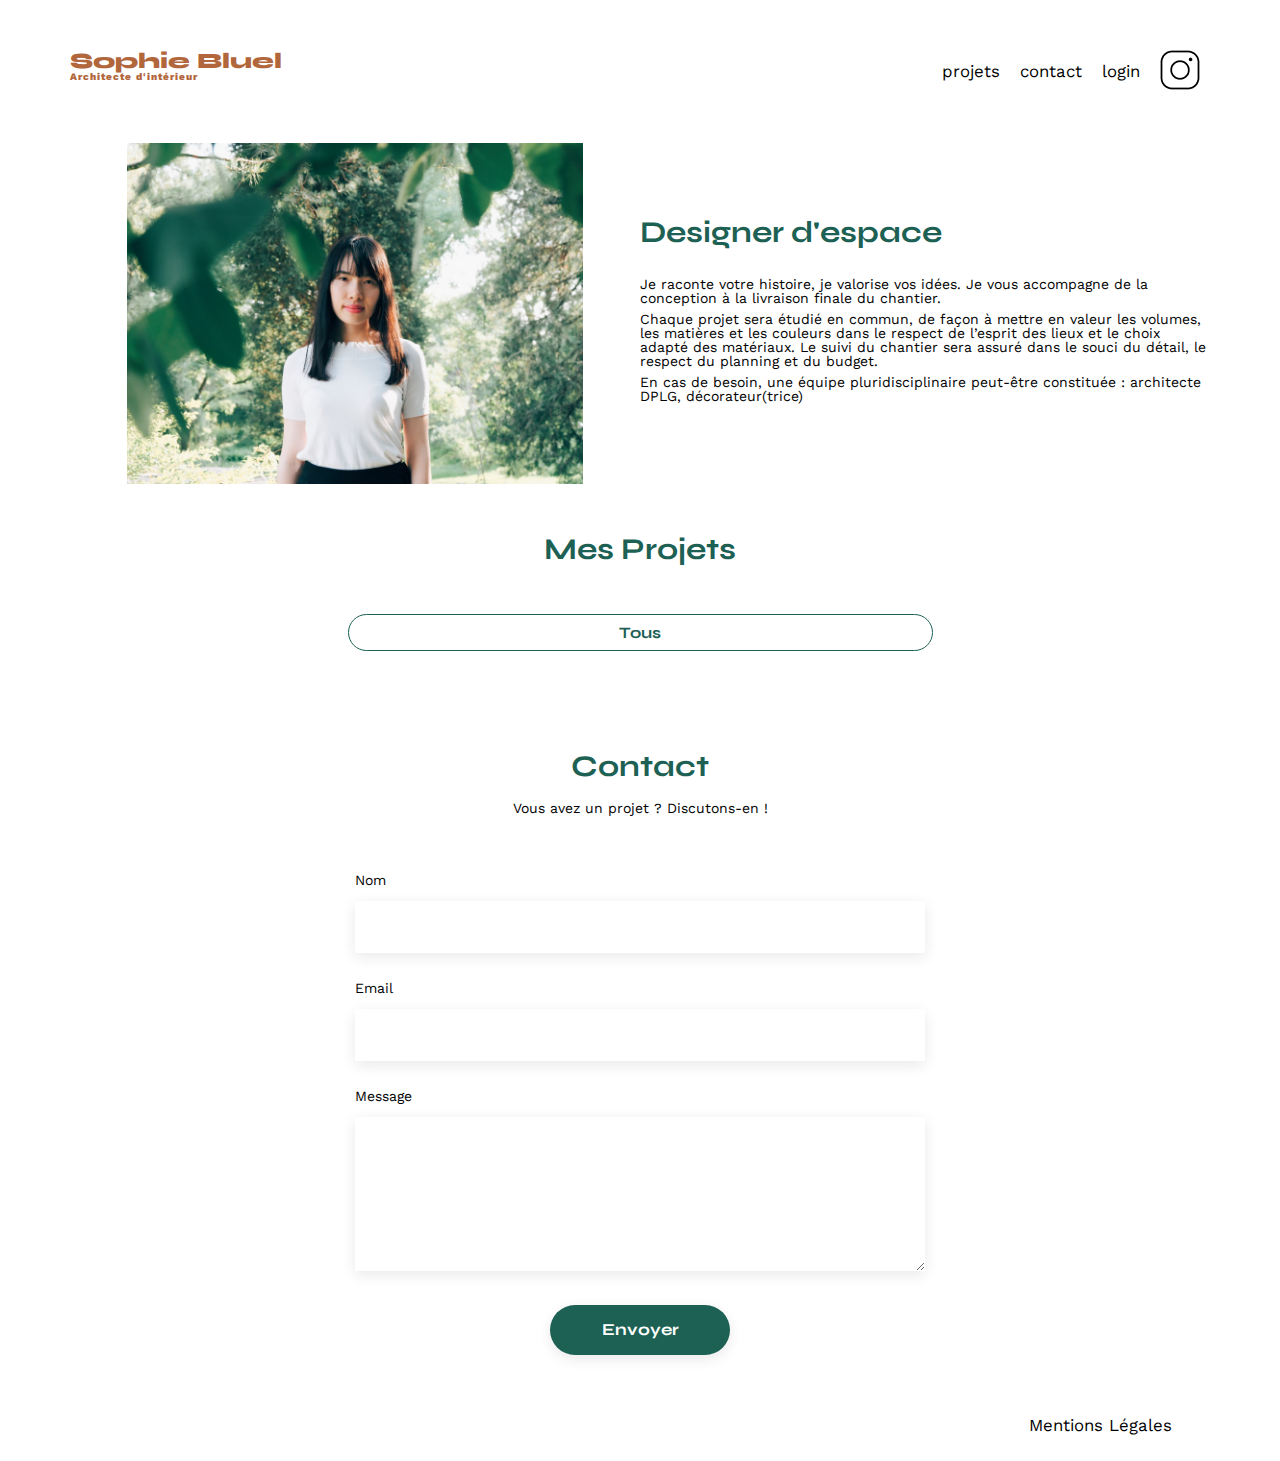
==== FrontEnd/index.html @ 69c7e0ca "Ajout génération btn filtres + projets" ====
<!DOCTYPE html>
<html lang="fr">
<head>
	<meta charset="UTF-8">
	<title>Sophie Bluel - Architecte d'intérieur</title>
	<meta name="viewport" content="width=device-width, initial-scale=1.0">
	<link rel="preconnect" href="https://fonts.googleapis.com">
	<link rel="preconnect" href="https://fonts.gstatic.com" crossorigin>
	<link href="https://fonts.googleapis.com/css2?family=Syne:wght@700;800&family=Work+Sans&display=swap" rel="stylesheet">
	<meta name="description" content="">
	<link rel="stylesheet" href="./assets/style.css">
</head>
<body>
<header>
	<h1>Sophie Bluel <span>Architecte d'intérieur</span></h1>
	<nav>
		<ul>
			<li>projets</li>
			<li>contact</li>
			<li>login</li>
			<li><img src="./assets/icons/instagram.png" alt="Instagram"></li>
		</ul>
	</nav>
</header>
<main>
	<section id="introduction">
		<figure>
			<img src="./assets/images/sophie-bluel.png" alt="">
		</figure>
		<article>
			<h2>Designer d'espace</h2>
			<p>Je raconte votre histoire, je valorise vos idées. Je vous accompagne de la conception à la livraison finale du chantier.</p>
			<p>Chaque projet sera étudié en commun, de façon à mettre en valeur les volumes, les matières et les couleurs dans le respect de l’esprit des lieux et le choix adapté des matériaux. Le suivi du chantier sera assuré dans le souci du détail, le respect du planning et du budget.</p>
			<p>En cas de besoin, une équipe pluridisciplinaire peut-être constituée : architecte DPLG, décorateur(trice)</p>
		</article>
	</section>
	<section id="portfolio">
		<h2>Mes Projets</h2>
		<div id="filter">
				
		</div>
		<div class="gallery">
			
		
		</div>
	</section>
	<section id="contact">
		<h2>Contact</h2>
		<p>Vous avez un projet ? Discutons-en !</p>
		<form action="#" method="post">
			<label for="name">Nom</label>
			<input type="text" name="name" id="name">
			<label for="email">Email</label>
			<input type="email" name="email" id="email">
			<label for="message">Message</label>
			<textarea name="message" id="message" cols="30" rows="10"></textarea>
			<input type="submit" value="Envoyer">
		</form>
	</section>
</main>

<footer>
	<nav>
		<ul>
			<li>Mentions Légales</li>
		</ul>
	</nav>
</footer>
<script src="assets/script.js"></script>
</body>
</html>
---- FrontEnd/assets/style.css ----
/* http://meyerweb.com/eric/tools/css/reset/
   v2.0 | 20110126
   License: none (public domain)
*/

html, body, div, span, applet, object, iframe,
h1, h2, h3, h4, h5, h6, p, blockquote, pre,
a, abbr, acronym, address, big, cite, code,
del, dfn, em, img, ins, kbd, q, s, samp,
small, strike, strong, sub, sup, tt, var,
b, u, i, center,
dl, dt, dd, ol, ul, li,
fieldset, form, label, legend,
table, caption, tbody, tfoot, thead, tr, th, td,
article, aside, canvas, details, embed,
figure, figcaption, footer, header, hgroup,
menu, nav, output, ruby, section, summary,
time, mark, audio, video {
	margin: 0;
	padding: 0;
	border: 0;
	font-size: 100%;
	font: inherit;
	vertical-align: baseline;
}
/* HTML5 display-role reset for older browsers */
article, aside, details, figcaption, figure,
footer, header, hgroup, menu, nav, section {
	display: block;
}
body {
	line-height: 1;
}
ol, ul {
	list-style: none;
}
blockquote, q {
	quotes: none;
}
blockquote:before, blockquote:after,
q:before, q:after {
	content: '';
	content: none;
}
table {
	border-collapse: collapse;
	border-spacing: 0;
}
/** end reset css**/
body {
	max-width: 1140px;
	margin:auto;
	font-family: 'Work Sans' ;
	font-size: 14px;
}
header {
	display: flex;
	justify-content: space-between;
	margin: 50px 0
}
section {
	margin: 50px 0
}

h1{
	display: flex;
	flex-direction: column;
	font-family: 'Syne';
	font-size: 22px;
	font-weight: 800;
	color: #B1663C
}

h1 > span {
	font-family: 'Work Sans';
	font-size:10px;
	letter-spacing: 0.1em;
;
}

h2{
	font-family: 'Syne';
	font-weight: 700;
	font-size: 30px;
	color: #1D6154
}
nav ul {
	display: flex;
	align-items: center;
	list-style-type: none;

}
nav li {
	padding: 0 10px;
	font-size: 1.2em;
}

li:hover {
	color: #B1663C;
}
#introduction {
	display: flex;
	align-items: center;
}
#introduction figure {
	flex: 1
}
#introduction img {
	display: block;
	margin: auto;
	width: 80%;
}

#introduction article {
	flex: 1
}
#introduction h2 {
	margin-bottom: 1em;
}

#introduction p {
	margin-bottom: 0.5em;
}
#portfolio h2 {
	text-align: center;
	margin-bottom: 1em;
}
.gallery {
	width: 100%;
	display: grid;
	grid-template-columns: 1fr 1fr 1fr;
	grid-column-gap: 20px;
	grid-row-gap: 20px;
}

.gallery img {
	width: 100%;

}
#contact {
	width: 50%;
margin: auto;
}
#contact > * {
	text-align: center;

}
#contact h2{
	margin-bottom: 20px;
}
#contact form {
	text-align: left;
	margin-top:30px;
	display: flex;
	flex-direction: column;
}

#contact input {
	height: 50px;
	font-size: 1.2em;
	border: none;
	box-shadow: 0px 4px 14px rgba(0, 0, 0, 0.09);
}
#contact label {
	margin: 2em 0 1em 0;
}
#contact textarea {
	border: none;
	box-shadow: 0px 4px 14px rgba(0, 0, 0, 0.09);
}

input[type="submit"]{
	font-family: 'Syne';
	font-weight: 700;
	color: white;
	background-color: #1D6154;
	margin : 2em auto ;
	width: 180px;
	text-align: center;
	border-radius: 60px ;
}

footer nav ul {
	display: flex;
	justify-content: flex-end;
	margin: 2em
}


/*************** Mes ajouts ********************/

#filter button{
	display: flex;
	justify-content: center;
	align-items: center;
	color: #1D6154;
	background-color: white;
	border: solid 1px #1D6154;
	font-family: 'Syne';
	font-weight: 700;
	font-size: 16px;
	font-weight: 700;
	border-radius: 60px;
	height: 37px;
	flex:1;
	white-space: nowrap;
	
	
}

#filter button:hover{
	color: white;
	background-color: #1D6154;
}

#portfolio{
	display: flex;
	flex-direction: column;
	align-items: center;
}

#filter{
	display: flex;
	gap: 10px;
	justify-content: center;
	margin-bottom: 50px;
	margin-top: 20px;
	width: 585px;
	

}
.gallery img {
	margin-bottom: 5px;
}
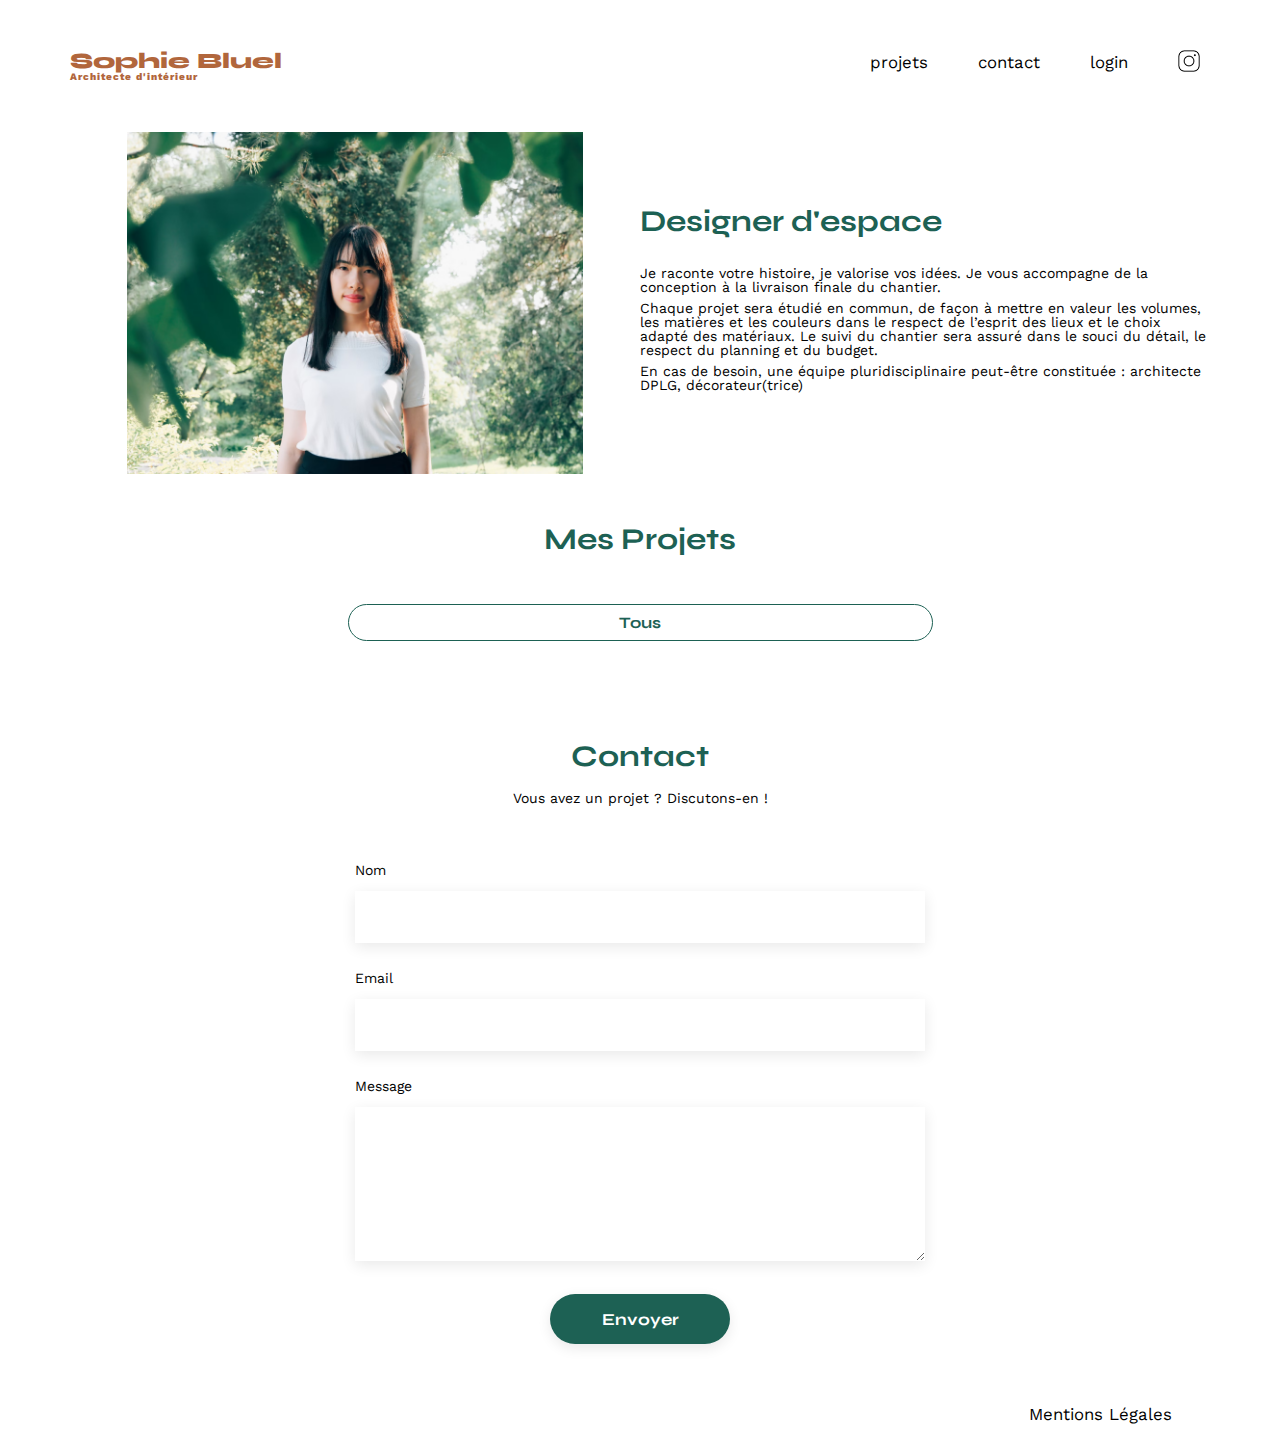
==== commit 73ff21c8: "Fonction delete sans refresh" ====
--- a/FrontEnd/index.html
+++ b/FrontEnd/index.html
@@ -11,13 +11,15 @@
 	<link rel="stylesheet" href="./assets/style.css">
 </head>
 <body>
+	<div id="edit-mode"><img src="assets/icons/modifier.png">Mode édition</div>
 <header>
+
 	<h1>Sophie Bluel <span>Architecte d'intérieur</span></h1>
 	<nav>
 		<ul>
-			<li>projets</li>
-			<li>contact</li>
-			<li>login</li>
+			<li><a href="#portfolio">projets</a></li>
+			<li><a href="#contact">contact</a></li>
+			<li id="login"><a href="login.html">login</a></li>
 			<li><img src="./assets/icons/instagram.png" alt="Instagram"></li>
 		</ul>
 	</nav>
@@ -35,7 +37,7 @@
 		</article>
 	</section>
 	<section id="portfolio">
-		<h2>Mes Projets</h2>
+		<div id="projet-title"><h2>Mes Projets</h2><button><img src="assets/icons/modifier2.png">modifier</button></div>
 		<div id="filter">
 				
 		</div>
@@ -47,7 +49,7 @@
 	<section id="contact">
 		<h2>Contact</h2>
 		<p>Vous avez un projet ? Discutons-en !</p>
-		<form action="#" method="post">
+		<form action="#" method="post" id="formContact">
 			<label for="name">Nom</label>
 			<input type="text" name="name" id="name">
 			<label for="email">Email</label>
@@ -57,7 +59,40 @@
 			<input type="submit" value="Envoyer">
 		</form>
 	</section>
+	
 </main>
+<aside>
+	<button id="close"><img src="assets/icons/close.png"></button>
+	<button id="return"><img src="assets/icons/backarrow.png"></button>
+	<div><h2 id="title-modale">Galerie photo</h2></div>
+	<div id="gallerie-modale"></div>
+	<form id="img-form" action="#" method="post">
+	<div id="add-block">
+		<img id="preview" src="assets/icons/picture.png">
+		
+		<label for="add-file" class="add-block-btn">+ Ajouter photo</label>
+		<input type="file" id="add-file" accept="image/png, image/jpeg" name="image">
+		<p id="add-p">jpg,png: 4mo max</p>
+		
+	</div>
+	
+	<div id="to-hide">
+	<label for="img-title">Titre</label>
+	
+	<input type="text" id="img-title" name="title">
+	<label for="img-category">Catégorie</label>
+	<select id="img category" name="category">
+		<option value="none">Sélectionner une catégorie</option>
+	</select>
+	</div>
+	
+	<div class="separator"></div>
+	<input data-id="add-photo" type="submit" value="Ajouter une photo">
+	</form>
+
+</aside>
+<div id="overlay"></div>
+
 
 <footer>
 	<nav>
--- a/FrontEnd/assets/style.css
+++ b/FrontEnd/assets/style.css
@@ -88,11 +88,22 @@
 	display: flex;
 	align-items: center;
 	list-style-type: none;
-
-}
+	justify-content: space-between;
+	gap:30px;
+
+}
+
 nav li {
 	padding: 0 10px;
 	font-size: 1.2em;
+}
+
+li a:hover{
+	font-weight: 700;
+}
+nav img {
+	height:22px;
+	width:22px;
 }
 
 li:hover {
@@ -121,10 +132,7 @@
 #introduction p {
 	margin-bottom: 0.5em;
 }
-#portfolio h2 {
-	text-align: center;
-	margin-bottom: 1em;
-}
+
 .gallery {
 	width: 100%;
 	display: grid;
@@ -184,6 +192,10 @@
 	display: flex;
 	justify-content: flex-end;
 	margin: 2em
+}
+input[type="submit"]:hover{
+	background-color: #0E2F28;
+
 }
 
 
@@ -231,5 +243,216 @@
 }
 .gallery img {
 	margin-bottom: 5px;
-}
-
+	height:407px;
+}
+
+#edit-mode{
+	position: absolute;
+	top: 0;
+	left:0;
+	width: 100vw;
+	height:59px;
+	background-color: black;
+	color:white;
+	
+	justify-content: center;
+	align-items: center;
+	gap:5px;
+	margin-bottom: 100px;
+	display: none;
+}
+
+
+
+
+nav a {
+	text-decoration: none;
+	color:black;
+}
+
+#projet-title{
+	display: flex;
+	align-items: center;
+	gap:30px;
+	margin-bottom: 30px;
+	
+}
+
+#projet-title button{
+	display: none;
+	height: 18px;
+	border:none;
+	background-color: white;
+	gap:5px;
+	
+}
+/******************Modale*************************/
+
+aside {
+	width:630px;
+	height:688px;
+	position:absolute;
+	left:35%;
+	top:60%;
+	
+	border-radius:10px;
+	z-index:10;
+	background-color: white;
+	opacity:1;
+	display: none;
+	flex-direction: column;
+	align-items: center;
+
+	
+}
+
+aside h2{
+	color:black;
+	font-family:"Work Sans";
+	
+	font-weight: 400;
+	font-size: 26px;
+	margin-top: 20px;
+}
+#overlay {
+	position: fixed; 
+	top: 0;
+	left: 0;
+	width: 100%;
+	height: 100%;
+	background-color: rgba(0, 0, 0, 0.5); 
+	z-index: 5;
+	display: none; 
+  }
+
+
+  .img-modale {
+	
+	height:102px;
+	width:76px;
+
+  }
+
+  #gallerie-modale{
+	max-width: 100%;
+	gap:10px;
+	flex-wrap: wrap;
+	display: flex;
+	
+	margin-left:80px;
+	margin-right:50px;
+	
+	margin-top: 50px;
+	margin-bottom: 50px;
+	
+	
+	
+	
+  }
+
+  .separator{
+	border:1px solid #b3b3b3;
+	width: 420px;
+	margin-bottom: 10px;
+  }
+
+  aside input[type="submit"]{
+	height:36px;
+	width:237px !important;
+	padding-left:50px;
+	padding-right:50px;
+	padding-top: 10px;
+	padding-bottom:10px;
+	text-align: center;
+	border: none;
+	
+	
+  }
+
+  #close{
+	position:relative !important;
+	background-color: white;
+	border: none;
+	left:280px;
+	top:20px;
+	
+	padding:10px;
+  }
+
+  .trash{
+	z-index: 100;
+	position:relative;
+	top:-100px;
+	left:60px;
+	padding:2px;
+	
+
+	margin: 0;
+	
+	background-color: black;
+	
+  }
+
+  aside form {
+	display:none;
+	flex-direction: column;
+	margin: 20px;
+  }
+  aside input[type="text"],select {
+    height: 50px;
+	font-size: 1.2em;
+	border: none;
+	box-shadow: 0px 4px 14px rgba(0, 0, 0, 0.09);
+    width:379px;
+	background:white;
+	margin:20px;
+}
+
+#add-block{
+	display:none;
+	width:420px;
+	height:169px;
+	background-color: #E8F1F6;
+	flex-direction: column;
+	align-items: center;
+	justify-content: center;
+	gap:10px;
+	margin:20px;
+}
+
+.add-block-btn {
+	border-radius: 50px;
+	width:173px;
+	height:36px;
+	background-color:#CBD6DC;
+	color:#306685;
+	font-weight:500;
+	font-family:"Work Sans";
+	display: flex;
+	justify-content: center;
+	align-items: center;
+
+}
+
+#return {
+	background-color: white;
+	border:none;
+	left:-280px;
+	top:-11px;
+	position:relative;
+	display: none;
+	
+}
+
+
+#add-file{
+	display:none;
+	
+}
+
+#to-hide{
+	display:flex;
+	flex-direction: column;
+}
+
+  